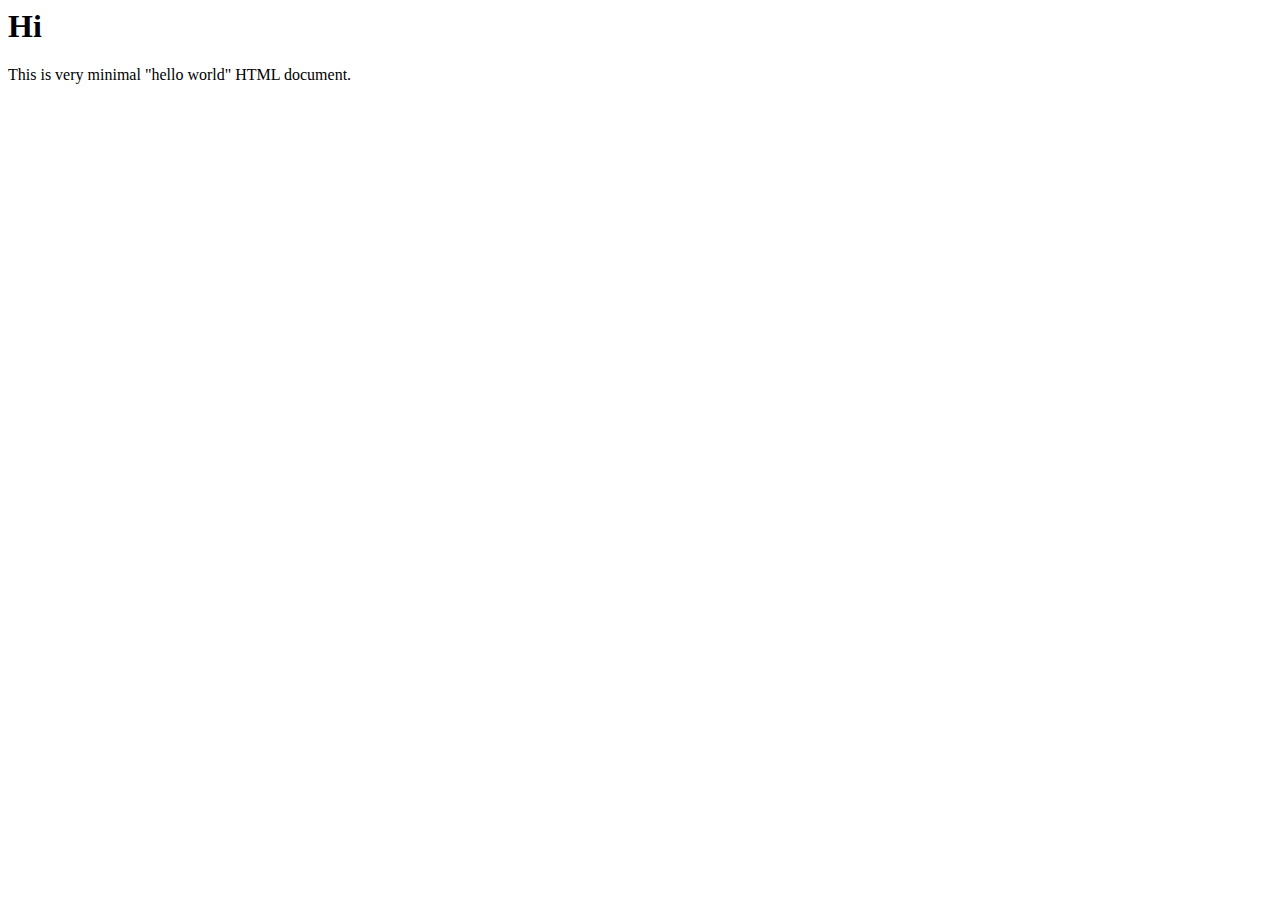
==== index.html @ 457e5641 "helloworld" ====
<!DOCTYPE html PUBLIC "-//IETF//DTD HTML 2.0//EN">
<HTML>
   <HEAD>
      <TITLE>
         A Small Hello 
      </TITLE>
   </HEAD>
<BODY>
   <H1>Hi</H1>
   <P>This is very minimal "hello world" HTML document.</P> 
</BODY>
</HTML>
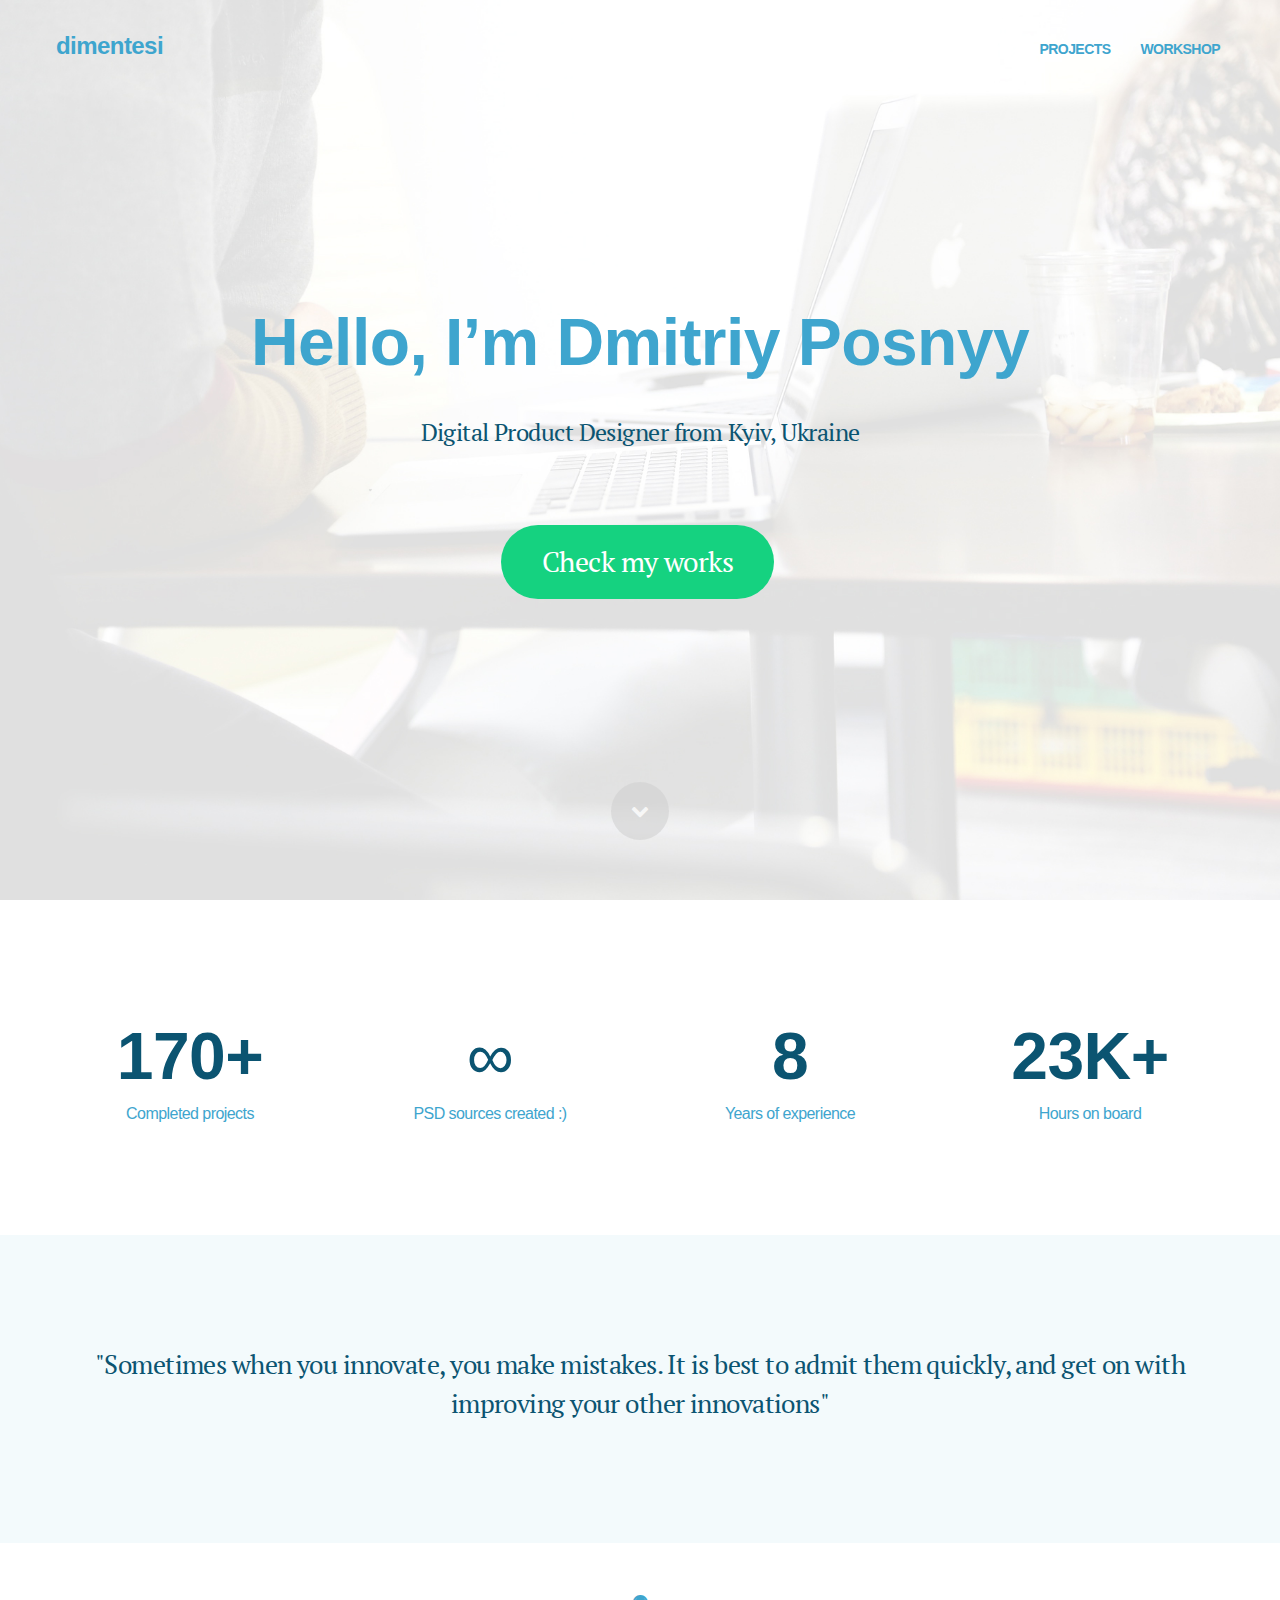
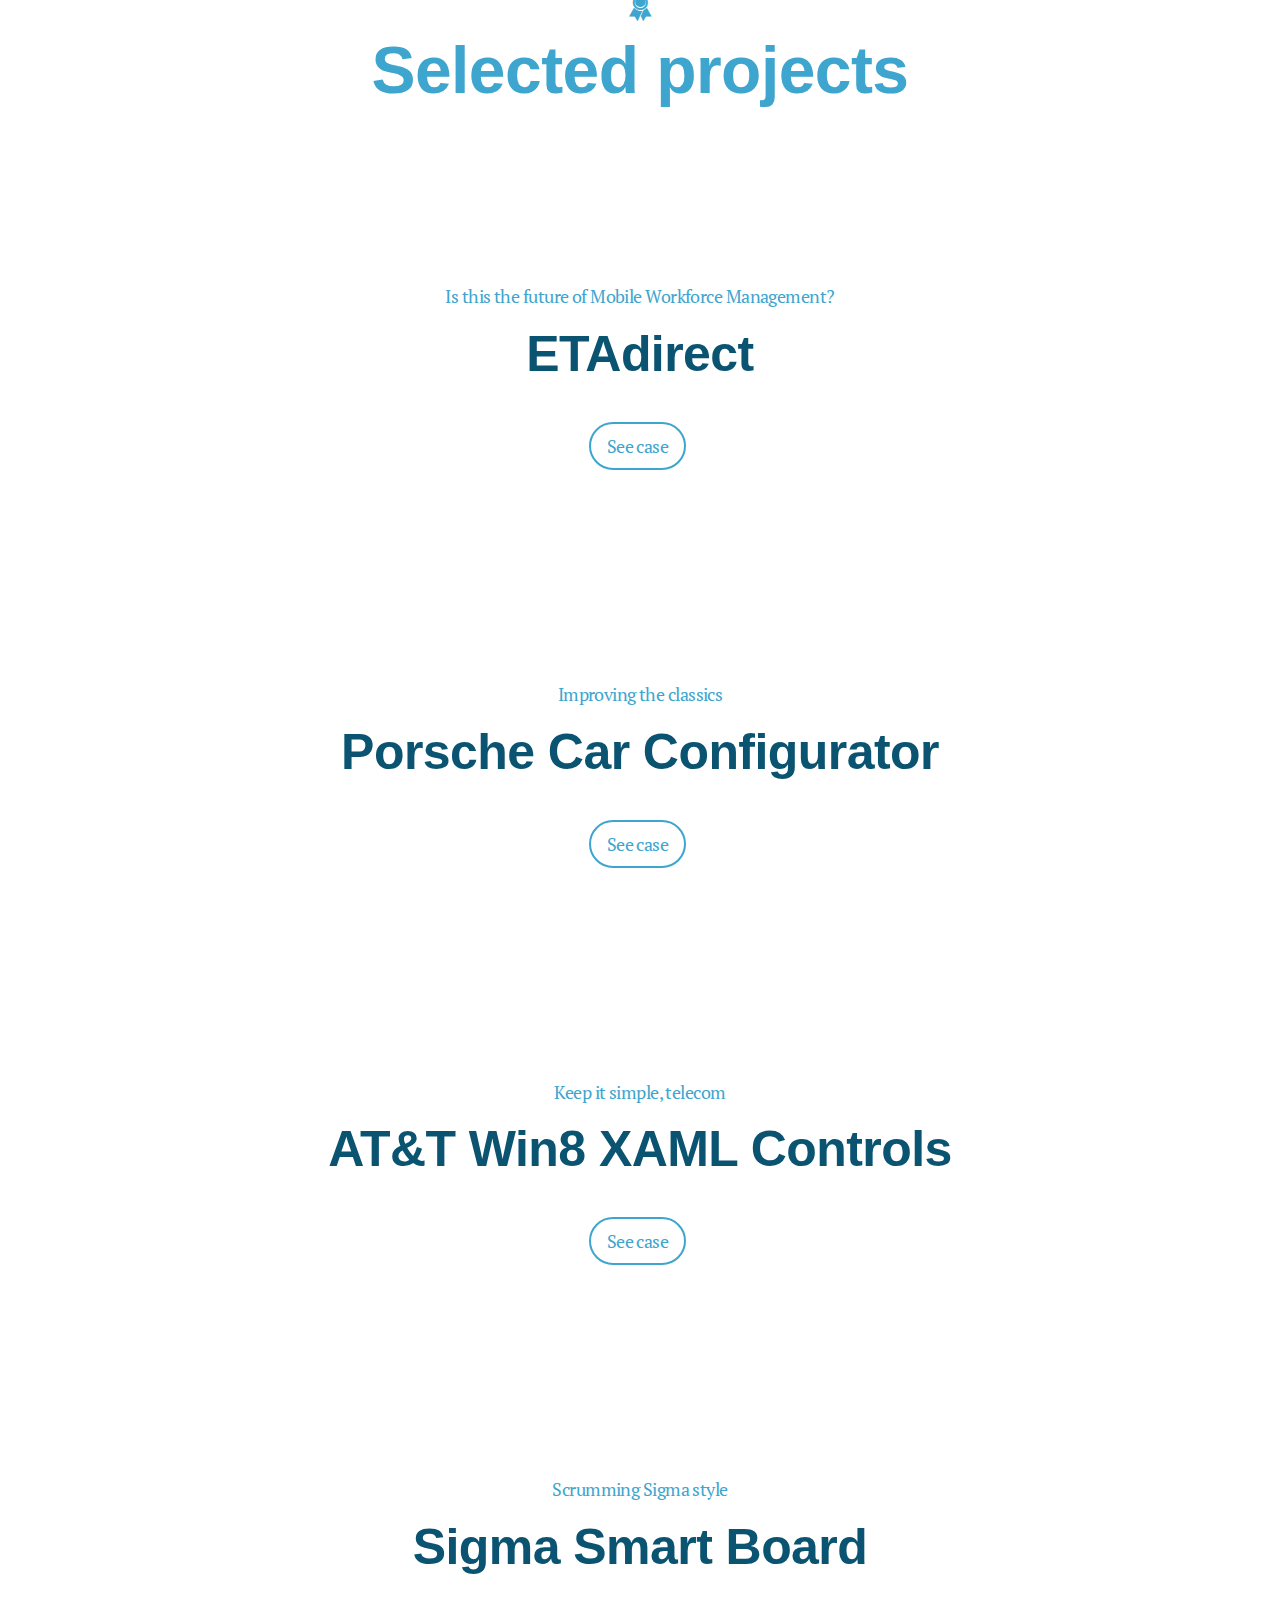
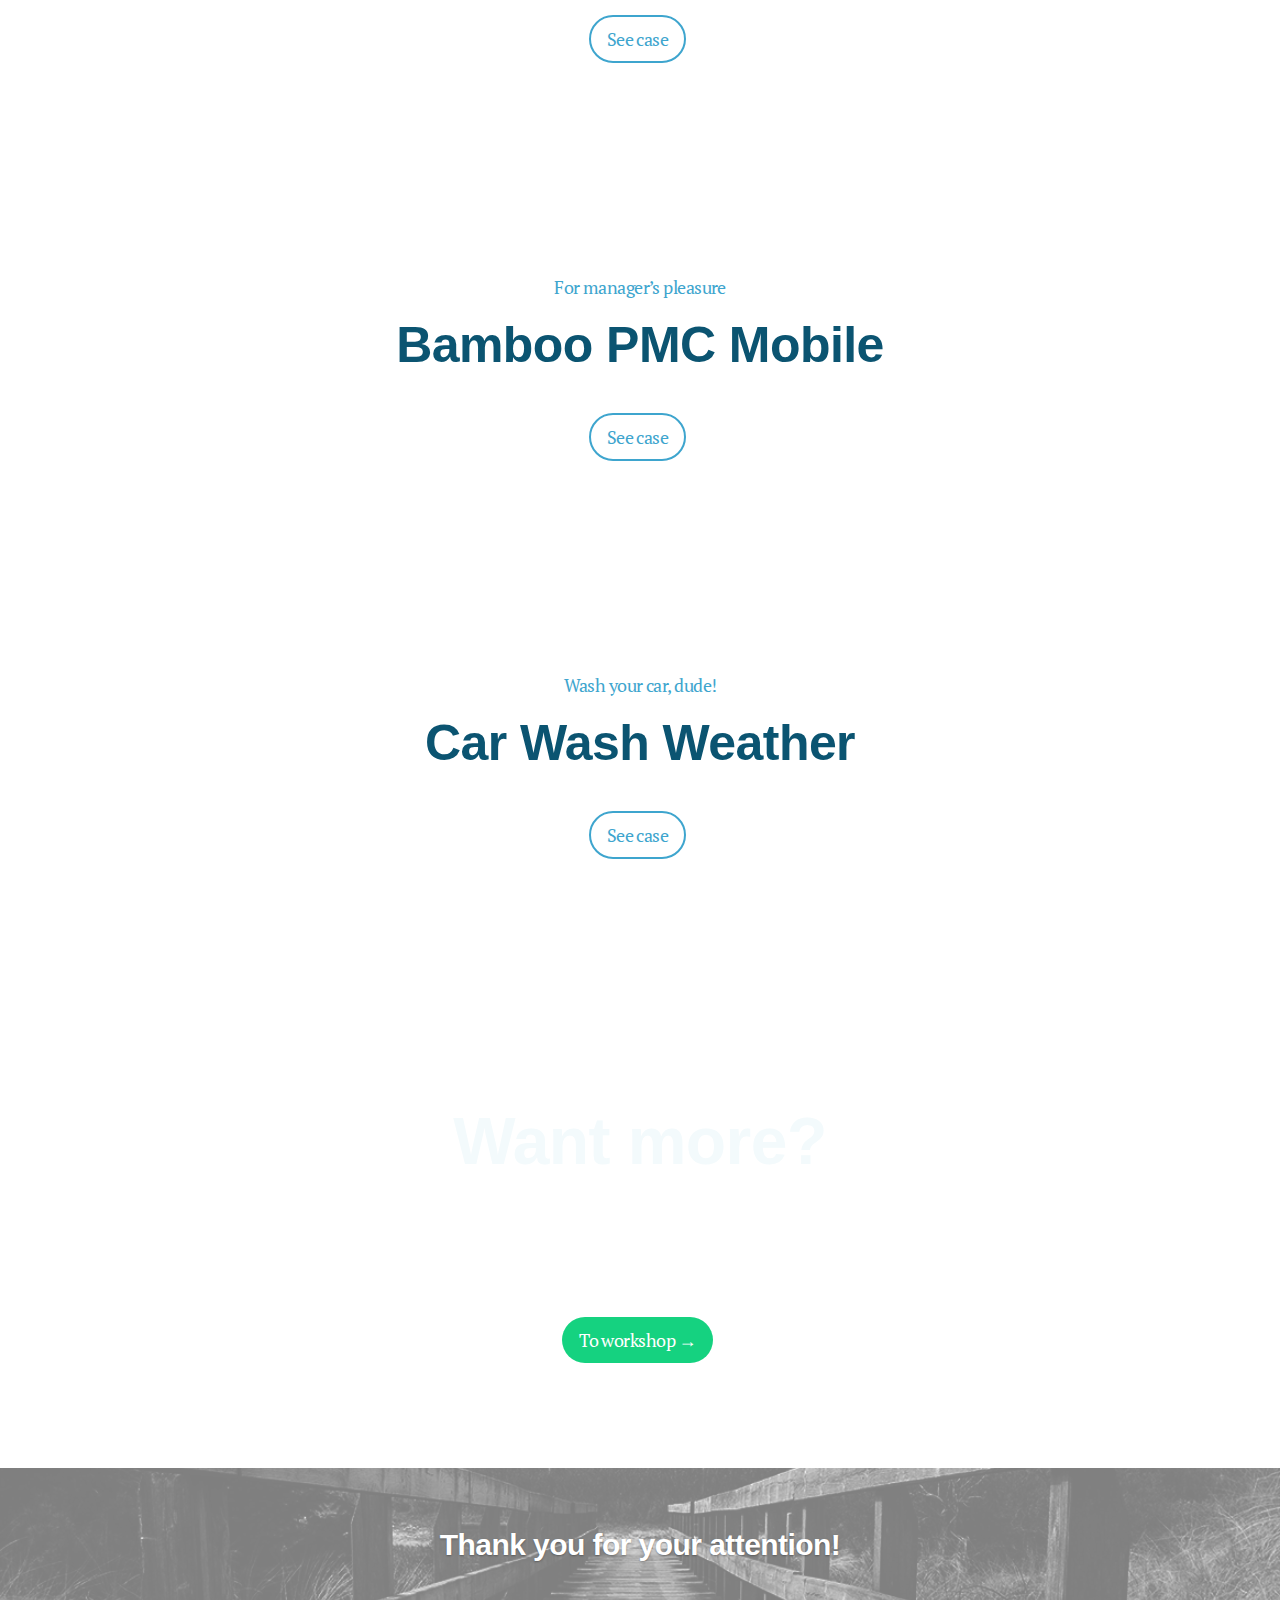
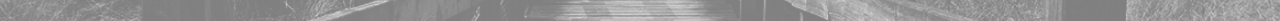
==== commit 1de9dda1: "1st iteration" ====
--- a/index.html
+++ b/index.html
@@ -1,12 +1 @@
-<!DOCTYPE html PUBLIC "-//IETF//DTD HTML 2.0//EN">
-<HTML>
-   <HEAD>
-      <TITLE>
-         A Small Hello 
-      </TITLE>
-   </HEAD>
-<BODY>
-   <H1>Hi</H1>
-   <P>This is very minimal "hello world" HTML document.</P> 
-</BODY>
-</HTML>+<!doctype html><html><head> <meta charset="utf-8"> <meta name="keywords" content=""> <meta name="description" content=""> <link rel="shortcut icon" type="image/png" href="favicon.png" /> <meta name="viewport" content="width=device-width, initial-scale=1, user-scalable=0"> <link rel="stylesheet" type="text/css" href="./css/bootstrap.min.css"><link rel="stylesheet" type="text/css" href="style.css"><link rel="stylesheet" href="./css/animate.min.css" /><script src="./js/jquery-2.1.0.min.js"></script><script src="./js/bootstrap.min.js"></script><script src="./js/blocs.min.js"></script><link rel='stylesheet' href='./css/font-awesome.min.css'/><link rel='stylesheet' href='./css/ionicons.min.css'/><link href='http://fonts.googleapis.com/css?family=PT+Serif&subset=latin,latin-ext' rel='stylesheet' type='text/css'>  <title>Dimentesi  Works</title></head><body><!-- Main container --><div class="page-container"> <!-- Hero Bloc --><div id="hero-bloc" class="bloc hero b-parallax bg-startup-593310 bgc-white l-bloc"><div class="container bloc-sm hero-nav sticky-nav"><nav class="navbar row"><div class="navbar-header"><a class="navbar-brand" href="index.html">dimentesi</a><button id="nav-toggle" type="button" class="ui-navbar-toggle navbar-toggle" data-toggle="collapse" data-target=".navbar-1"><span class="sr-only">Toggle navigation</span><span class="icon-bar"></span><span class="icon-bar"></span><span class="icon-bar"></span></button></div><div class="collapse navbar-collapse navbar-1"><ul class="site-navigation nav navbar-nav pull-right"><li><a href="index.html">PROJECTS</a></li><li><a href="workshop.html">WORKSHOP</a></li></ul></div></nav></div><div class="v-center"><div class="vc-content row"><div class="col-sm-12"><h1 class=" text-center tc-celestial-blue mg-lg"><strong>Hello, I&rsquo;m Dmitriy Posnyy</strong></h1><h4 class=" text-center tc-dark-cerulean mg-sm"><span>Digital Product Designer from Kyiv, Ukraine</span></h4><div class="text-center"><a class="btn btn-rd btn-xl btn-caribbean-green" onclick="scrollToTarget('#works')">Check my works</a></div></div></div><a id="scroll-hero" class="btn-dwn" href="#"><span class="fa fa-chevron-down"></span></a></div></div><!-- Hero Bloc END --><!-- bloc-2 --><div class="bloc bgc-white tc-celestial-blue bg-brickwall-2X d-bloc bg-repeat b-parallax" id="bloc-2"><div class="container bloc-lg"><div class="row"><div class="text-center col-sm-3"><h1 class=" tc-dark-cerulean"><strong>170+</strong></h1><p>Completed projects</p></div><div class="text-center col-sm-3"><h1 class=" tc-dark-cerulean">∞</h1><p>PSD sources created :)</p></div><div class="text-center col-sm-3"><h1 class=" tc-dark-cerulean"><strong>8</strong></h1><p>Years of experience</p></div><div class="text-center col-sm-3"><h1 class=" tc-dark-cerulean"><strong>23K+</strong></h1><p>Hours on board</p></div></div></div></div><!-- bloc-2 END --><!-- bloc-3 --><div class="bloc bgc-alice-blue l-bloc" id="bloc-3"><div class="container bloc-lg"><div class="row"><div class="col-sm-12"><h4 class="mg-md text-center  tc-dark-cerulean"><span>"Sometimes when you innovate, you make mistakes. It is best to admit them quickly, and get on with improving your other innovations"</span></h4></div></div></div></div><!-- bloc-3 END --><!-- works --><div class="bloc bgc-white bg-repeat b-parallax" id="works"><div class="container bloc-md"><div class="col-xs-12 col-md-8 col-md-offset-2"><div class="text-center"><span class="ion ion-ribbon-b icon-md icon-celestial-blue"></span></div><h1 class="mg-md text-center  tc-celestial-blue"><strong>Selected projects</strong></h1></div></div></div><!-- works END --><!-- bloc-5 --><div class="bloc bgc-white tc-celestial-blue bg-toa-feb4-0019-Slide-39-1280 d-bloc b-parallax" id="bloc-5"><div class="container bloc-lg"><div class="col-xs-12 col-md-8 col-md-offset-2"><h4 class="mg-md tc-celestial-blue text-center">Is this the future of Mobile Workforce Management?</h4><h1 class="text-center mg-lg  tc-dark-cerulean"><strong>ETAdirect</strong></h1><div class="text-center"><a href="etadirect.html" class="btn btn-wire btn-rd btn-lg wire-btn-celestial-blue">See case</a></div></div></div></div><!-- bloc-5 END --><!-- bloc-6 --><div class="bloc bgc-white tc-celestial-blue b-parallax bg-96ik3-1600 d-bloc" id="bloc-6"><div class="container bloc-lg"><div class="col-xs-12 col-md-8 col-md-offset-2"><h4 class="mg-md tc-celestial-blue text-center">Improving the classics</h4><h1 class="text-center mg-lg  tc-dark-cerulean"><strong>Porsche Car Configurator</strong></h1><div class="text-center"><a href="porsche-car-configurator.html" class="btn btn-wire btn-rd btn-lg wire-btn-celestial-blue">See case</a></div></div></div></div><!-- bloc-6 END --><!-- bloc-7 --><div class="bloc bgc-white tc-celestial-blue b-parallax bg-mms-sender-upd2 d-bloc bg-repeat" id="bloc-7"><div class="container bloc-lg"><div class="col-xs-12 col-md-8 col-md-offset-2"><h4 class="mg-md tc-celestial-blue text-center">Keep it simple, telecom</h4><h1 class="text-center mg-lg  tc-dark-cerulean"><strong>AT&amp;T Win8 XAML Controls</strong></h1><div class="text-center"><a href="atandt.html" class="btn btn-wire btn-rd btn-lg wire-btn-celestial-blue">See case</a></div></div></div></div><!-- bloc-7 END --><!-- bloc-8 --><div class="bloc bgc-white tc-celestial-blue b-parallax bg-surface-4-4000 d-bloc bg-repeat" id="bloc-8"><div class="container bloc-lg"><div class="col-xs-12 col-md-8 col-md-offset-2"><h4 class="mg-md tc-celestial-blue text-center">Scrumming Sigma style</h4><h1 class="text-center mg-lg  tc-dark-cerulean"><strong>Sigma Smart Board</strong></h1><div class="text-center"><a href="sigma-smart-board.html" class="btn btn-wire btn-rd btn-lg wire-btn-celestial-blue">See case</a></div></div></div></div><!-- bloc-8 END --><!-- bloc-9 --><div class="bloc bgc-white tc-celestial-blue b-parallax bg-01-pmc-m d-bloc" id="bloc-9"><div class="container bloc-lg"><div class="col-xs-12 col-md-8 col-md-offset-2"><h4 class="mg-md tc-celestial-blue text-center">For manager&rsquo;s pleasure</h4><h1 class="text-center mg-lg  tc-dark-cerulean"><strong>Bamboo PMC Mobile</strong></h1><div class="text-center"><a href="pmc-mobile.html" class="btn btn-wire btn-rd btn-lg wire-btn-celestial-blue">See case</a></div></div></div></div><!-- bloc-9 END --><!-- bloc-10 --><div class="bloc bgc-white tc-celestial-blue b-parallax bg-02-cww2 d-bloc bg-repeat" id="bloc-10"><div class="container bloc-lg"><div class="col-xs-12 col-md-8 col-md-offset-2"><h4 class="mg-md tc-celestial-blue text-center">Wash your car, dude!</h4><h1 class="text-center mg-lg  tc-dark-cerulean"><strong>Car Wash Weather</strong></h1><div class="text-center"><a href="car-wash-weather.html" class="btn btn-wire btn-rd btn-lg wire-btn-celestial-blue">See case</a></div></div></div></div><!-- bloc-10 END --><!-- bloc-11 --><div class="bloc bgc-white tc-celestial-blue b-parallax bg-repeat" id="bloc-11"><div class="video-bg-contianer"><video class="bloc-video" preload="auto" loop="loop" autoplay="autoplay"><source src="vid/White-Board.mp4" type="video/mp4" /></video></div><div class="container bloc-lg"><div class="col-xs-12 col-md-8 col-md-offset-2"><div class="text-center"><span class="ion ion-search icon-md icon-white"></span></div><h1 class="text-center  mg-sm tc-alice-blue"><strong>Want more?</strong></h1><h4 class="text-center tc-white mg-lg">More things you can find by clicking the button below</h4><div class="text-center"><a href="workshop.html" class="btn btn-rd btn-lg btn-caribbean-green">To workshop →</a></div></div></div></div><!-- bloc-11 END --><!-- ScrollToTop Button --><a class="bloc-button btn btn-d scrollToTop" onclick="scrollToTarget('1')"><span class="fa fa-chevron-up"></span></a><!-- ScrollToTop Button END--><!-- Footer - bloc-94 --><div class="bloc bgc-white bg-path-overlay d-bloc" id="bloc-94"><div class="container bloc-sm"><div class="row voffset"><div class="col-xs-12 col-md-8 col-md-offset-2"><h2 class="text-center  mg-lg sm-shadow tc-white"><strong>Thank you for your attention!</strong></h2></div></div></div></div><!-- Footer - bloc-94 END --></div><!-- Main container END --></body> <!-- Google Analytics --><!-- Google Analytics END --></html>--- a/style.css
+++ b/style.css
@@ -0,0 +1,1267 @@
+/*-----------------------------------------------------------------------------------
+        pers-2
+        Built with Blocs
+-----------------------------------------------------------------------------------*/
+
+body{
+	margin:0;
+	padding:0;
+    background:#FFF;
+    overflow-x:hidden;
+    text-rendering: optimizeLegibility;
+    letter-spacing: -0.04em;
+    -webkit-font-smoothing: antialiased;
+    -moz-osx-font-smoothing: grayscale;
+}
+a:hover{text-decoration: none; cursor:pointer;}
+
+a,button{outline: none!important;} /* Prevent ugly blue glow on chrome and safari */
+
+
+a{
+	color:lor:#3EA5CE!important;
+}
+ a:hover{
+	color:#000000!important;
+	 text-decoration: none;
+	 cursor:pointer;
+}
+
+
+
+/* Globals type styling */
+ h1, h2, h3, h6, p, label{
+	font-family:Helvetica;
+	text-rendering: optimizeLegibility;
+}
+.btn{
+	font-family:PT Serif;
+}
+h4{
+	font-family:PT Serif;
+}
+h5{
+	font-family:PT Serif;
+}
+a{
+	font-family:Helvetica;
+}
+
+
+/* Site container width */
+
+.container{
+	max-width:1170px;
+}
+
+/* = Blocs
+-------------------------------------------------------------- */
+
+.bloc{
+	width:100%;
+	clear:both;
+	background: 50% 50% no-repeat;
+	padding:0 50px;
+	-webkit-background-size: cover;
+	-moz-background-size: cover;
+	-o-background-size: cover;
+	background-size: cover;
+	position:relative;
+}
+.bloc .container{
+	padding-left:0;
+	padding-right:0;
+}
+
+
+/* Sizes */
+
+.bloc-xxl{
+	padding:200px 50px;
+}
+.bloc-lg{
+	padding:100px 50px;
+}
+.bloc-md{
+	padding:50px;
+}
+.bloc-sm{
+	padding:20px 50px;
+}
+
+
+/* Group Styles */
+
+.bloc-group{
+	width:100%;
+	display:table;
+	table-layout: fixed;
+}
+.bloc-group .bloc{
+	position:relative;
+	display: table-cell;
+	vertical-align: top;
+}
+.bloc-tile-2{
+	width:50%;
+}
+.bloc-tile-3{
+	width:33.33333333%;
+}
+.bloc-tile-4{
+	width:25%;
+}
+.bloc-tile-2 .container, .bloc-tile-3 .container, .bloc-tile-4 .container{
+	width:100%;
+}
+
+
+/* Background Styles */
+
+.bg-center,.bg-l-edge,.bg-r-edge,.bg-t-edge,.bg-b-edge,.bg-tl-edge,.bg-bl-edge,.bg-tr-edge,.bg-br-edge,.bg-repeat{
+	-webkit-background-size: auto!important;
+	-moz-background-size: auto!important;
+	-o-background-size: auto!important;
+	background-size: auto!important;
+}
+.bg-repeat{
+	background:repeat;
+}
+.bg-l-edge{
+	background: left no-repeat;
+}
+.bg-r-edge{
+	background: right no-repeat;
+}
+.bg-bl-edge{
+	background: bottom left no-repeat;
+}
+
+
+/* Video Background Styles */
+
+.video-bg-contianer, .bloc-video{
+	position: absolute;
+	top: 0;
+	bottom: 0;
+	left: 50%;
+	right: -50%;
+	overflow: hidden;
+	transform: translateX(-50%);
+	-webkit-transform:translateX(-50%);
+}
+.bloc-video{
+	width: auto;
+	height: auto;
+	min-width: 100%;
+	min-height: 100%;
+	z-index: 0;
+}
+
+
+/* Background Effects */
+
+.b-parallax{
+	background-attachment:fixed;
+}
+
+
+/* Dark theme */
+
+.d-bloc{
+	color:rgba(255,255,255,.7);
+}
+.d-bloc button:hover{
+	color:rgba(255,255,255,.9);
+}
+.d-bloc h1, .d-bloc h2, .d-bloc h3, .d-bloc h4,.d-bloc h5, .d-bloc h6, .d-bloc .ico{
+	color:rgba(255,255,255,.9);
+}
+.d-bloc .icon-round,.d-bloc .icon-square,.d-bloc .icon-rounded,.d-bloc .icon-semi-rounded-a,.d-bloc .icon-semi-rounded-b{
+	border-color:rgba(255,255,255,.9);
+}
+.d-bloc .divider-h span{
+	border-color:rgba(255,255,255,.2);
+}
+.d-bloc a{
+	color:rgba(255,255,255,.6);
+}
+.d-bloc a:hover{
+	color:rgba(255,255,255,1);
+}
+.d-bloc .navbar-toggle .icon-bar{
+	background:rgba(255,255,255,1);
+}
+.d-bloc .btn-wire,.d-bloc .btn-wire:hover{
+	color:rgba(255,255,255,1);
+	border-color:rgba(255,255,255,1);
+}
+.d-bloc .panel{
+	color:rgba(0,0,0,.5);
+}
+.d-bloc .panel button:hover{
+	color:rgba(0,0,0,.7);
+}
+.d-bloc .panel h1,.d-bloc .panel h2, .d-bloc .panel h3, .d-bloc .panel h4, .d-bloc .panel h5, .d-bloc .panel h6, .d-bloc .ico{
+	color:rgba(0,0,0,.7);
+}
+.d-bloc .panel icon{
+	border-color:rgba(0,0,0,.7);
+}
+.d-bloc .panel .divider-h span{
+	border-color:rgba(0,0,0,.1);
+}
+.d-bloc .panel a{
+	color:rgba(0,0,0,.6);
+}
+.d-bloc .panel a:hover{
+	color:rgba(0,0,0,1);
+}
+.d-bloc .panel .btn-wire, .d-bloc .panel .btn-wire:hover{
+	color:rgba(0,0,0,.7);
+	border-color:rgba(0,0,0,.3);
+}
+
+
+/* Light theme */
+
+.l-bloc{
+	color:rgba(0,0,0,.5);
+}
+.l-bloc button:hover{
+	color:rgba(0,0,0,.7);
+}
+.l-bloc h1,.l-bloc h2,.l-bloc h3,.l-bloc h4,.l-bloc h5, .l-bloc h6, .l-bloc .ico{
+	color:rgba(0,0,0,.7);
+}
+.l-bloc .icon-round,.l-bloc .icon-square,.l-bloc .icon-rounded,.l-bloc .icon-semi-rounded-a,.l-bloc .icon-semi-rounded-b{
+	border-color:rgba(0,0,0,.7);
+}
+.l-bloc .divider-h span{
+	border-color:rgba(0,0,0,.1);
+}
+.l-bloc a{
+	color:#3ea5ce;
+}
+.l-bloc a:hover{
+	color:#0b5472;
+}
+.l-bloc .navbar-toggle .icon-bar{
+	color:rgba(0,0,0,.6);
+}
+.l-bloc .btn-wire, .l-bloc .btn-wire:hover{
+	color:rgba(0,0,0,.7);
+	border-color:rgba(0,0,0,.3);
+}
+
+/* Row Margin Offsets */
+
+.voffset{
+	margin-top:30px;
+}
+.voffset-md{
+	margin-top:50px;
+}
+
+/* Bloc text custom styling */
+
+#hero-bloc h1{
+	font-size: 66px;
+}
+#hero-bloc h4{
+	font-size: 24px;
+}
+#bloc-2 h1{
+	font-size: 66px;
+}
+#bloc-2 p{
+	font-size: 16px;
+}
+#bloc-3 h4{
+	font-size: 26px;
+	line-height: 39px;
+}
+#works h1{
+	font-size: 66px;
+}
+#bloc-5 h1{
+	font-size: 50px;
+}
+#bloc-6 h1{
+	font-size: 50px;
+}
+#bloc-7 h1{
+	font-size: 50px;
+}
+#bloc-8 h1{
+	font-size: 50px;
+}
+#bloc-9 h1{
+	font-size: 50px;
+}
+#bloc-10 h1{
+	font-size: 50px;
+}
+#bloc-11 h1{
+	font-size: 66px;
+}
+#bloc-12 h1{
+	font-size: 66px;
+}
+#bloc-13 h4{
+	line-height: 39px;
+	font-size: 26px;
+}
+#bloc-15 h1{
+	font-size: 79px;
+	line-height: 82px;
+}
+#bloc-16 h3{
+	font-size: 28px;
+	line-height: 32px;
+}
+#bloc-16 h4{
+	font-size: 24px;
+}
+#bloc-17 h1{
+	font-size: 79px;
+	line-height: 82px;
+}
+#bloc-17 h4{
+	font-size: 26px;
+	line-height: 39px;
+}
+#bloc-18 p{
+	font-size: 26px;
+	line-height: 39px;
+	font-family: PT Serif;
+}
+#bloc-19 h1{
+	font-size: 79px;
+	line-height: 82px;
+}
+#bloc-19 h4{
+	font-size: 26px;
+	line-height: 39px;
+}
+#bloc-22 h1{
+	font-size: 79px;
+	line-height: 82px;
+}
+#bloc-22 h4{
+	font-size: 26px;
+	line-height: 39px;
+}
+#bloc-23 h1{
+	font-size: 30px;
+	line-height: 40px;
+}
+#bloc-23 h4{
+	font-size: 26px;
+	line-height: 39px;
+}
+#bloc-25 h4{
+	font-size: 26px;
+	line-height: 39px;
+}
+#bloc-27 h4{
+	font-size: 26px;
+	line-height: 39px;
+}
+#bloc-30 h1{
+	font-size: 30px;
+	line-height: 40px;
+}
+#bloc-30 h4{
+	font-size: 26px;
+	line-height: 39px;
+}
+#bloc-33 h4{
+	font-size: 26px;
+	line-height: 39px;
+}
+#bloc-35 h4{
+	font-size: 26px;
+	line-height: 39px;
+}
+#bloc-38 h4{
+	font-size: 26px;
+	line-height: 39px;
+}
+#bloc-41 h4{
+	font-size: 26px;
+	line-height: 39px;
+}
+#bloc-44 h4{
+	font-size: 26px;
+	line-height: 39px;
+}
+#bloc-46 h4{
+	font-size: 26px;
+	line-height: 39px;
+}
+#bloc-48 h1{
+	font-size: 30px;
+	line-height: 40px;
+}
+#bloc-48 h4{
+	font-size: 26px;
+	line-height: 39px;
+}
+#bloc-51 h4{
+	font-size: 26px;
+	line-height: 39px;
+}
+#bloc-53 h1{
+	font-size: 30px;
+	line-height: 40px;
+}
+#bloc-53 h4{
+	font-size: 26px;
+	line-height: 39px;
+}
+#bloc-55 h1{
+	font-size: 30px;
+	line-height: 40px;
+}
+#bloc-55 h4{
+	font-size: 26px;
+	line-height: 39px;
+}
+#bloc-57 h4{
+	font-size: 26px;
+	line-height: 39px;
+}
+#bloc-61 h1{
+	font-size: 79px;
+	line-height: 82px;
+}
+#bloc-62 h3{
+	font-size: 28px;
+	line-height: 32px;
+}
+#bloc-62 h4{
+	font-size: 24px;
+}
+#bloc-63 h1{
+	font-size: 79px;
+	line-height: 82px;
+}
+#bloc-63 h4{
+	font-size: 26px;
+	line-height: 39px;
+}
+#bloc-70 h1{
+	font-size: 79px;
+	line-height: 82px;
+}
+#bloc-71 h3{
+	font-size: 28px;
+	line-height: 32px;
+}
+#bloc-71 h4{
+	font-size: 24px;
+}
+#bloc-72 h1{
+	font-size: 79px;
+	line-height: 82px;
+}
+#bloc-72 h4{
+	font-size: 26px;
+	line-height: 39px;
+}
+#bloc-76 h1{
+	font-size: 79px;
+	line-height: 82px;
+}
+#bloc-78 h3{
+	font-size: 28px;
+	line-height: 32px;
+}
+#bloc-78 h4{
+	font-size: 24px;
+}
+#bloc-79 h1{
+	font-size: 79px;
+	line-height: 82px;
+}
+#bloc-79 h4{
+	font-size: 26px;
+	line-height: 39px;
+}
+#bloc-82 h1{
+	font-size: 79px;
+	line-height: 82px;
+}
+#bloc-83 h3{
+	font-size: 28px;
+	line-height: 32px;
+}
+#bloc-83 h4{
+	font-size: 24px;
+}
+#bloc-84 h1{
+	font-size: 79px;
+	line-height: 82px;
+}
+#bloc-84 h4{
+	font-size: 26px;
+	line-height: 39px;
+}
+#bloc-84 p{
+	font-size: 26px;
+	line-height: 39px;
+	font-family: PT Serif;
+}
+#bloc-88 h1{
+	font-size: 79px;
+	line-height: 82px;
+}
+#bloc-89 h3{
+	font-size: 28px;
+	line-height: 32px;
+}
+#bloc-89 h4{
+	font-size: 24px;
+}
+#bloc-90 h1{
+	font-size: 79px;
+	line-height: 82px;
+}
+#bloc-90 h4{
+	font-size: 26px;
+	line-height: 39px;
+}
+
+/* = NavBar
+-------------------------------------------------------------- */
+
+.navbar{
+	margin-bottom: 0;
+	z-index:1;
+}
+.navbar-brand{
+	height:auto;
+	padding:15px 15px;
+	font-size:24px!important;
+	font-weight:bold;
+}
+.navbar-brand img{
+	max-height: 200px;
+	margin: 0 5px 0 0;
+	display:inline;
+}
+.navbar-brand{
+	padding: 15px 15px;
+}
+.navbar .nav{
+	padding-top: 2px;
+	margin-right: -16px;
+	float:right;
+	z-index:1;
+}
+.nav > li{
+	float:left;
+	margin-top:4px;
+	font-size:14px;
+	font-weight: bold;
+}
+.navbar-nav .open .dropdown-menu > li > a{
+	text-align: inherit;
+}
+.nav > li a:hover, .nav > li a:focus{
+	background:transparent;
+}
+.navbar-toggle{
+	margin: 10px 10px 0 0;
+	border: 0px;
+}
+.navbar-toggle:hover{
+	background:transparent!important;
+}
+.navbar-toggle .icon-bar{
+	background-color: rgba(0,0,0,.5);
+	width: 26px;
+}
+ /* Inverted navbar */
+
+.nav-invert .navbar .nav{
+	float:left;
+}
+.nav-invert .navbar-header, .nav-invert .navbar-brand{
+	float:right;
+}
+@media (min-width: 768px){
+	.site-navigation{
+		position:absolute;
+		top:50%;
+		right:20px;
+		transform:translate(0, -50%);
+		-webkit-transform:translateY(-50%);
+	}
+	.nav-invert .site-navigation{
+		left:20px;
+		right:0;
+	}
+	.nav-center{
+		text-align:center;
+	}
+	.nav-center .navbar-header{
+		width:100%;
+	}
+	.nav-center .navbar-header, .nav-center .navbar-brand, .nav-center .nav > li{
+		float: none;
+		display:inline-block;
+	}
+	.nav-center .site-navigation{
+		position:relative;
+		width:100%;
+		margin-top:20px;
+	}
+}
+.nav > li > .dropdown a{
+	background: none!important;
+	display: block;
+	padding: 14px 15px;
+}
+
+nav .caret{
+	margin: 0 5px;
+}
+
+/* = Hero
+-------------------------------------------------------------- */
+
+.hero{
+	padding-top:0;
+}
+.hero-nav{
+	position:absolute;
+	margin: 0 auto;
+	top:0;
+	left:0;
+	right:0;
+}
+.v-center{
+	position: relative;
+	height: inherit;
+}
+.v-center .vc-content{
+	position:relative;
+	top:50%;
+	transform:translateY(-50%);
+	-webkit-transform:translateY(-50%);
+}
+.hero .btn-dwn{
+	width: 58px;
+	height: 58px;
+	line-height: 58px;
+	margin: 0 0 0 -29px;
+	padding: 0;
+	border-radius: 50%;
+	text-align: center;
+	font-size: 18px;
+	color: rgba(255,255,255,.8);
+	background: rgba(208,208,208,.6);
+	position: absolute;
+	left: 50%;
+	bottom: 60px;
+	border:0;
+}
+.hero .btn-dwn:hover{
+	color: rgba(62,165,206,1);
+}
+/* = Sticky Nav
+-------------------------------------------------------------- */
+
+.sticky-nav.sticky{
+	position:fixed;
+	top:0;
+	z-index:1000;
+	box-shadow:0 1px 2px rgba(0,0,0,.3);
+	 transition: all .2s ease-out;
+}
+#hero-bloc .sticky{
+	background-color:rgb(255, 255, 255);
+	width:100%;
+	max-width: 100%;
+}
+#hero-bloc .sticky .navbar{
+	max-width: 1170px;
+	margin: 0 auto;
+}
+
+/* = Bric adjustment margins
+-------------------------------------------------------------- */
+
+.mg-sm{
+	margin-top:10px;
+	margin-bottom:80px;
+}
+.mg-md{
+	margin-top:10px;
+	margin-bottom:20px;
+}
+.mg-lg{
+	margin-top:10px;
+	margin-bottom:40px;
+}
+img.mg-sm,img.mg-md,img.mg-lg{
+	margin-top: 0;
+}
+img.mg-sm{
+	margin-bottom:10px;
+}
+img.mg-md{
+	margin-bottom:30px;
+}
+img.mg-lg{
+	margin-bottom:50px;
+}
+
+/* = Buttons
+-------------------------------------------------------------- */
+
+.btn{
+	margin: 0 5px 5px 0;
+}
+.btn.pull-right{
+	margin: 0 0 5px 5px;
+}
+.btn-d,.btn-d:hover,.btn-d:focus{
+	color:#FFF!important;
+	background:rgba(0,0,0,.3);
+}
+
+/* Prevent ugly blue glow on chrome and safari */
+button{
+	outline: none!important;
+}
+
+.btn-rd{
+	border-radius: 40px;
+}
+.btn-wire{
+	background:transparent!important;
+	border:2px solid transparent;
+}
+.btn-wire:hover{
+	background:transparent!important;
+	border:2px solid transparent;
+}
+.btn-xl{
+	padding: 16px 40px;
+	font-size: 28px;
+}
+.a-btn{
+	padding: 6px 10px 6px 0;
+	line-height: 1.42857143;
+	display:inline-block;
+}
+.text-center .a-btn{
+	padding: 6px 0;
+}
+.a-block{
+	width:100%;
+	text-align: left;
+}
+.dropdown a .caret{
+	margin:0 0 0 5px}
+/* = Icons
+-------------------------------------------------------------- */
+.icon-md{
+	font-size:30px!important;
+}
+
+
+/* = Text & Icon Styles
+-------------------------------------------------------------- */
+.sm-shadow{
+	text-shadow:0 1px 2px rgba(0,0,0,.3);
+}
+.pressed-t{
+	text-shadow:0 1px 0 #FFF;
+}
+
+
+.panel-sq, .panel-sq .panel-heading, .panel-sq .panel-footer{
+	border-radius:0;
+}
+.panel-rd{
+	border-radius:30px;
+}
+.panel-rd .panel-heading{
+	border-radius:29px 29px 0 0;
+}
+.panel-rd .panel-footer{
+	border-radius:0 0 29px 29px;
+}
+
+
+
+/* Empty space fillers - Used on empty blocs to fill them out */
+
+.empty-column,.empty-column.thin{
+	width:100%;
+	height:350px;
+	display:inline-block;
+}
+.empty-column{
+	height:350px;
+}
+.empty-column.thin{
+	height:150px;
+}
+/* iFrame */
+
+iframe{
+	border:0;
+}
+/* = Carousel
+-------------------------------------------------------------- */
+
+.carousel-control span{
+	position: absolute;
+	top: 50%;
+	z-index: 5;
+	display: inline-block;
+}
+.carousel-control{
+	color:#FFF!important;
+	text-shadow: none;
+}
+.carousel-indicators li{
+	margin: 0 4px;
+}
+.carousel-indicators .active{
+	margin: 0 4px -1px;
+}
+
+.no-shadows .carousel-control.left, .no-shadows .carousel-control.right{
+	background-image: none;
+}
+
+
+/* ScrollToTop button */
+
+.scrollToTop{
+	width:40px;
+	height:40px;
+	position:fixed;
+	bottom:20px;
+	right:20px;
+	opacity: 0;
+	z-index: 500;
+	transition: all .3s ease-in-out;
+}
+.scrollToTop span{
+	margin-top: 6px;
+}
+.showScrollTop{
+	font-size: 14px;
+	opacity: 1;
+}
+
+/* = Custom Colour Styling
+-------------------------------------------------------------- */
+
+/* Background colour styles */
+
+.bgc-white{
+	background-color:#ffffff;
+}
+.bgc-alice-blue{
+	background-color:#F3FAFC;
+}
+.bgc-celestial-blue{
+	background-color:#3EA5CE;
+}
+.bgc-snow{
+	background-color:#FAFAFA;
+}
+.bgc-isabelline{
+	background-color:#EEEEEE;
+}
+.bgc-platinum{
+	background-color:#E3E3E3;
+}
+.bgc-mikado-yellow{
+	background-color:#F1C30F;
+}
+.bgc-caribbean-green{
+	background-color:#15D280;
+}
+.bgc-dark-cerulean{
+	background-color:#0B5471;
+}
+.bgc-white-smoke{
+	background-color:#F6F6F6;
+}
+.bgc-dark-red{
+	background-color:#900000;
+}
+.bgc-outer-space{
+	background-color:#47454B;
+}
+.bgc-ufo-green{
+	background-color:#2ECC71;
+}
+/* Text colour styles */
+
+.tc-celestial-blue{
+	color:#3EA5CE!important;
+}
+.tc-dark-cerulean{
+	color:#0B5471!important;
+}
+.tc-alice-blue{
+	color:#F3FAFC!important;
+}
+.tc-white{
+	color:#ffffff!important;
+}
+.tc-black{
+	color:#000000!important;
+}
+.tc-dark-red{
+	color:#900000!important;
+}
+.tc-caribbean-green{
+	color:#15D280!important;
+}
+/* Button colour styles */
+
+.btn-caribbean-green{
+	background:#15D280;
+	color:#FFFFFF!important;
+}
+.btn-caribbean-green:hover{
+	background:#11a866;
+	color:#FFFFFF!important;
+}
+.wire-btn-celestial-blue{
+	color:#3EA5CE!important;
+	border-color:#3EA5CE!important;
+}
+/* Icon colour styles */
+
+.icon-celestial-blue{
+	color:#3EA5CE!important;
+	border-color:#3EA5CE!important;
+}
+.icon-white{
+	color:#ffffff!important;
+	border-color:#ffffff!important;
+}
+
+/* Bloc image backgrounds */
+
+.bg-startup-593310{
+	background-image:url("img/startup-593310.jpg");
+}
+.bg-toa-feb4-0019-Slide-39-1280{
+	background-image:url("img/toa.feb4_0019_Slide-39_1280.jpg");
+}
+.bg-brickwall-2X{
+	background-image:url("img/brickwall_@2X.png");
+}
+.bg-96ik3-1600{
+	background-image:url("img/96ik3_1600.jpg");
+}
+.bg-mms-sender-upd2{
+	background-image:url("img/mms-sender-upd2.jpg");
+}
+.bg-surface-4-4000{
+	background-image:url("img/surface-4_4000.jpg");
+}
+.bg-01-pmc-m{
+	background-image:url("img/01-pmc_m.jpg");
+}
+.bg-02-cww{
+	background-image:url("img/02-cww.jpg?timestamp=1456874946635");
+}
+.bg-02-cww2{
+	background-image:url("img/02-cww2.jpg");
+}
+.bg-clicks{
+	background-image:url("img/clicks.jpg");
+}
+.bg-startup-593310{
+	background-image:url("img/startup-593310.jpg");
+}
+.bg-toa-feb4-0010-Slide-28{
+	background-image:url("img/toa.feb4_0010_Slide-28.jpg");
+}
+.bg-toa-feb4-0000-Slide-15{
+	background-image:url("img/toa.feb4_0000_Slide-15.jpg");
+}
+.bg-toa-feb4-0001-Slide-16{
+	background-image:url("img/toa.feb4_0001_Slide-16.jpg");
+}
+.bg-ipad-dashbaord-startofday-13{
+	background-image:url("img/ipad_dashbaord_startofday.13.jpg");
+}
+.bg-toa-feb4-0002-Slide-18{
+	background-image:url("img/toa.feb4_0002_Slide-18.jpg");
+}
+.bg-toa-feb4-0003-Slide-19{
+	background-image:url("img/toa.feb4_0003_Slide-19.jpg");
+}
+.bg-toa-feb4-0004-Slide-22{
+	background-image:url("img/toa.feb4_0004_Slide-22.jpg");
+}
+.bg-toa-feb4-0004-Slide-21{
+	background-image:url("img/toa.feb4_0004_Slide-21.jpg");
+}
+.bg-8-customerrecievesSMS-3{
+	background-image:url("img/8.customerrecievesSMS-3.jpg");
+}
+.bg-geofence-images-9{
+	background-image:url("img/geofence_images-9.jpg");
+}
+.bg-toa-feb4-0008-Slide-26{
+	background-image:url("img/toa.feb4_0008_Slide-26.jpg");
+}
+.bg-toa-feb4-0010-Slide-28{
+	background-image:url("img/toa.feb4_0010_Slide-28.jpg");
+}
+.bg-toa-feb4-0011-Slide-29{
+	background-image:url("img/toa.feb4_0011_Slide-29.jpg");
+}
+.bg-toa-feb4-0012-Slide-30{
+	background-image:url("img/toa.feb4_0012_Slide-30.jpg");
+}
+.bg-ipad-ipad-dashboard-JEOPARDY{
+	background-image:url("img/ipad_ipad_dashboard_JEOPARDY.jpg");
+}
+.bg-toa-feb4-0015-Slide-34{
+	background-image:url("img/toa.feb4_0015_Slide-34.jpg");
+}
+.bg-geofence-images-7{
+	background-image:url("img/geofence_images-7.jpg");
+}
+.bg-toa-feb4-0019-Slide-39{
+	background-image:url("img/toa.feb4_0019_Slide-39.jpg");
+}
+.bg-toa-feb4-0020-Slide-41{
+	background-image:url("img/toa.feb4_0020_Slide-41.jpg");
+}
+.bg-toa-feb4-0021-Slide-42{
+	background-image:url("img/toa.feb4_0021_Slide-42.jpg");
+}
+.bg-toa-feb4-0023-Slide-45{
+	background-image:url("img/toa.feb4_0023_Slide-45.jpg");
+}
+.bg-toa-feb4-0024-Slide-47{
+	background-image:url("img/toa.feb4_0024_Slide-47.jpg");
+}
+.bg-toa-feb4-0025-Slide-49{
+	background-image:url("img/toa.feb4_0025_Slide-49.jpg");
+}
+.bg-toa-feb4-0027-Slide-51{
+	background-image:url("img/toa.feb4_0027_Slide-51.jpg");
+}
+.bg-porsche-718-boxster-exclusive-mascoche-10-1-{
+	background-image:url("img/porsche-718-boxster-exclusive-mascoche_10%20(1).jpg");
+}
+.bg-96ik3{
+	background-image:url("img/96ik3.jpg");
+}
+.bg-u5q4o{
+	background-image:url("img/u5q4o.jpeg");
+}
+.bg-hxjgl{
+	background-image:url("img/hxjgl.jpeg");
+}
+.bg-q4ftj{
+	background-image:url("img/q4ftj.jpeg");
+}
+.bg-surface-4{
+	background-image:url("img/surface-4.jpg");
+}
+.bg-v4-o{
+	background-image:url("img/v4_o.jpg");
+}
+.bg-Layer-0{
+	background-image:url("img/Layer-0.jpg?timestamp=1456959793512");
+}
+.bg-GFRANQ-DMITRIY-POSNYY-60735513-{
+	background-image:url("img/GFRANQ_DMITRIY_POSNYY_60735513_.jpg");
+}
+.bg-icons-for-VS2012-ATT-3-1024{
+	background-image:url("img/icons_for_VS2012_ATT_3_1024.png");
+}
+.bg-path-overlay{
+	background-image:url("img/path-overlay.png");
+}
+.bg-GFRANQ-DMITRIY-POSNYY{
+	background-image:url("img/GFRANQ_DMITRIY_POSNYY.jpg");
+}
+.bg-hg7rl-1600{
+	background-image:url("img/hg7rl_1600.jpeg");
+}
+.bg-edq5v-1600{
+	background-image:url("img/edq5v_1600.jpeg");
+}
+.bg-5-cww{
+	background-image:url("img/5-cww.jpg?timestamp=1457545942668");
+}
+.bg-6-cww{
+	background-image:url("img/6-cww.jpg");
+}
+.bg-cwwhome{
+	background-image:url('img/cwwhome.jpg');
+}
+
+
+
+/* = Mobile adjustments 
+-------------------------------------------------------------- */
+@media (max-width: 1024px)
+{
+    .bloc{
+        padding-left: 20px; 
+        padding-right: 20px;  
+    }
+}
+@media (max-width: 768px)
+{
+    .container{width:100%;}
+    .b-parallax{background-attachment:scroll;}
+    .page-container, #hero-bloc{overflow-x: hidden;position: relative;} /* Prevent unwanted side scroll on mobile */  
+}
+@media (max-width: 767px)
+{
+    .page-container{
+        overflow-x: hidden;
+        position:relative;
+    }
+    h1,h2,h3,h4,h5,h6,p{
+        padding-left:10px!important; 
+        padding-right:10px!important; 
+    }
+    #hero-bloc h1{
+        font-size:40px;
+    }
+    #hero-bloc h2{
+        font-size:34px;
+    }
+    #hero-bloc h3{
+        font-size:25px;
+    }
+    .bloc{
+        padding-left: 0; 
+        padding-right: 0;  
+        -webkit-background-size: auto 200%;
+        -moz-background-size: auto 200%;
+        -o-background-size: auto 200%;
+        background-size: auto 200%;
+    }
+    .b-parallax{
+        background-attachment:scroll;
+    }
+    
+    .navbar .nav{
+        padding-top: 0;
+        border-top:1px solid rgba(0,0,0,.2);
+        float:none!important;
+    }
+    .navbar.row{
+        margin-left: 0;
+        margin-right: 0;
+    }
+    .site-navigation{
+	   position:inherit;
+	   transform:none;
+	   -webkit-transform:none;
+	   -ms-transform:none;
+    }  
+    .nav > li{
+        margin-top: 0;
+        border-bottom:1px solid rgba(0,0,0,.1);
+        background:rgba(0,0,0,.05);
+        text-align: left;
+        padding-left:15px;
+        width:100%;
+    }
+    .nav > li:hover{
+        background:rgba(0,0,0,.08);
+    }
+    #hero-bloc .navbar .nav{
+        background:rgba(0,0,0,.8);
+    }
+    #hero-bloc .navbar .nav a{
+        color:rgba(255,255,255,.6);
+    }
+    .hero{
+        padding:50px 0;
+    }
+    .hero-nav{
+        left:-1px;
+        right:-1px;
+    }
+    .navbar-collapse{
+        padding:0;
+        overflow-x: hidden;
+        -webkit-box-shadow: none;
+        box-shadow: none;
+    }
+    .navbar-brand img{
+        max-height: 40px;
+        width:auto;
+        margin: -10px 10px 0 0;    
+    }
+    .nav-invert .navbar-header{
+        float: none;
+        width:100%;
+    }
+    .nav-invert .navbar-toggle{
+        float:left; 
+    }
+    .btn.pull-left, .btn.pull-right{
+       float:none!important; 
+    }
+    .bloc-group .bloc{
+         display:block;
+         width:100%;
+     }
+    .bloc-tile-2 .container, .bloc-tile-3 .container, .bloc-tile-4 .container{
+	   padding-left: 10px;
+	   padding-right: 10px;
+    }
+    .bloc-xxl,.bloc-xl,.bloc-lg{
+        padding: 40px 0;
+    }
+    .bloc-sm,.bloc-md{
+        padding-left: 0; 
+        padding-right: 0;
+    }
+    .a-block{
+        padding:0 10px;
+    }
+    .btn-dwn{
+       display:none; 
+    }
+    .voffset{
+        margin-top:5px;
+    }
+    .voffset-md{
+        margin-top:20px;
+    }
+    .voffset-lg{
+        margin-top:30px;
+    }
+    form{
+        padding:5px;
+    }
+    .close-lightbox{
+        display:inline-block;
+    }
+    .col-xs-2, .col-sm-2, .col-md-2, .col-lg-2, .col-xs-3, .col-sm-3, .col-md-3, .col-lg-3, .col-xs-4, .col-sm-4, .col-md-4, .col-lg-4, .col-xs-5, .col-sm-5, .col-md-5, .col-lg-5, .col-xs-6, .col-sm-6, .col-md-6, .col-lg-6, .col-xs-7, .col-sm-7, .col-md-7, .col-lg-7, .col-xs-8, .col-sm-8, .col-md-8, .col-lg-8, .col-xs-9, .col-sm-9, .col-md-9, .col-lg-9, .col-xs-10, .col-sm-10, .col-md-10, .col-lg-10, .col-xs-11, .col-sm-11, .col-md-11, .col-lg-11, .col-xs-12, .col-sm-12, .col-md-12, .col-lg-12 {
+        margin-top: 30px;
+        margin-bottom: 30px;
+    }
+    .video-bg-contianer{
+        display:none;
+    }
+}